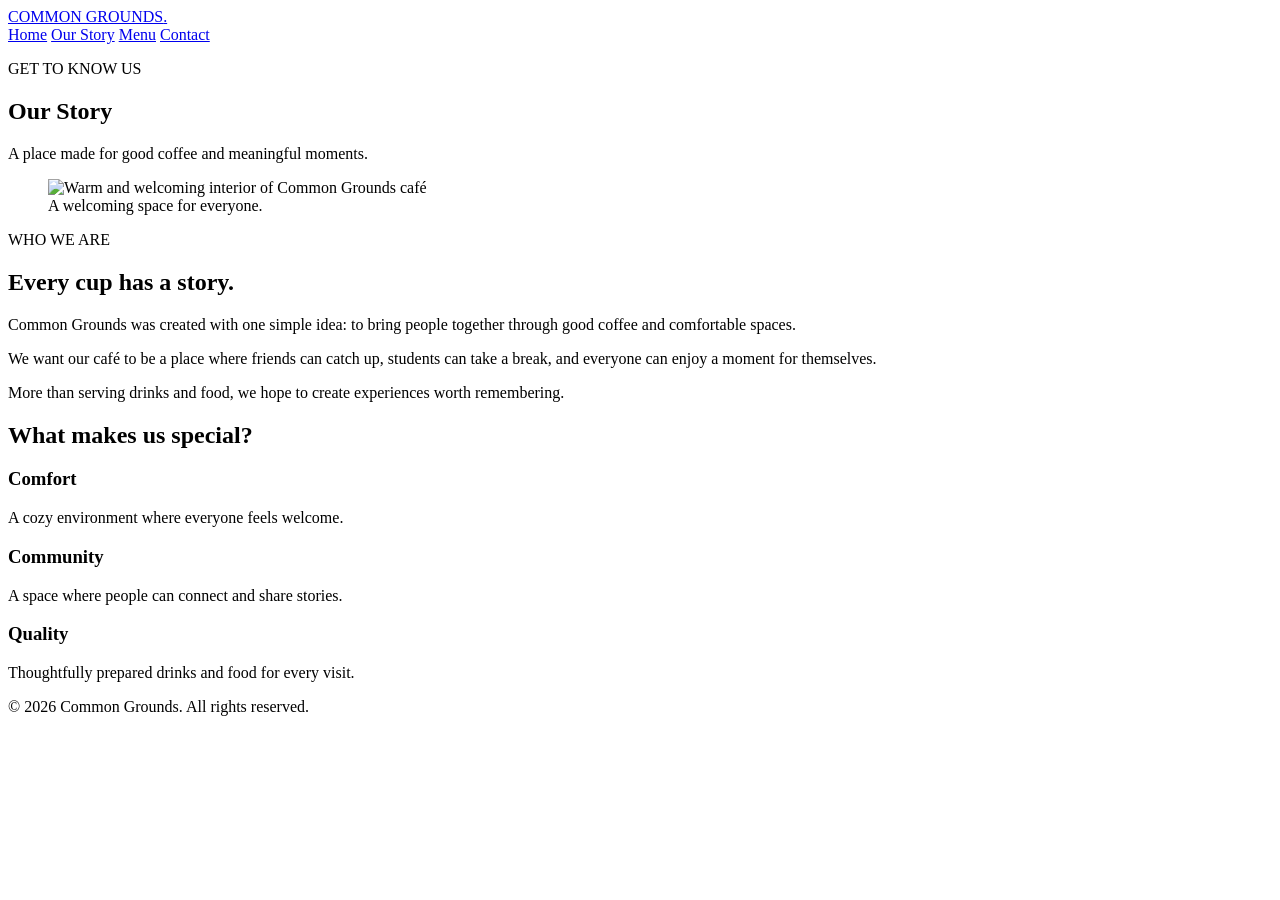
==== about.html @ 897112a4 "Add files via upload" ====
<!DOCTYPE html>
<html lang="en">
<head>
    <meta charset="UTF-8">
    <meta name="viewport" content="width=device-width, initial-scale=1.0">
    <title>Our Story | Common Grounds</title>
    <link rel="stylesheet" href="css/style.css">
</head>
<body>

    <header>
        <a href="index.html" class="logo">COMMON GROUNDS<span>.</span></a>
        <nav>
            <a href="index.html">Home</a>
            <a href="about.html" aria-current="page">Our Story</a>
            <a href="menu.html">Menu</a>
            <a href="contact.html">Contact</a>
        </nav>
    </header>

    <main>
        <section class="page-banner">
            <p class="eyebrow">GET TO KNOW US</p>
            <h1>Our Story</h1>
            <p>A place made for good coffee and meaningful moments.</p>
        </section>

        <section class="about-layout">
            <figure>
                <img src="C:\Users\istroberei\Desktop\Group##_CampusCafe\images\interior-CRBMTxxi.jpg" alt="Warm and welcoming interior of Common Grounds café">
                <figcaption>A welcoming space for everyone.</figcaption>
            </figure>

            <div>
                <p class="eyebrow">WHO WE ARE</p>
                <h2>Every cup has a story.</h2>
                <p>
                    Common Grounds was created with one simple idea:
                    to bring people together through good coffee and
                    comfortable spaces.
                </p>
                <p>
                    We want our café to be a place where friends can
                    catch up, students can take a break, and everyone
                    can enjoy a moment for themselves.
                </p>
                <p>
                    More than serving drinks and food, we hope to
                    create experiences worth remembering.
                </p>
            </div>
        </section>

        <section class="values">
            <h2>What makes us special?</h2>

            <div class="card-grid">
                <article class="card">
                    <h3>Comfort</h3>
                    <p>A cozy environment where everyone feels welcome.</p>
                </article>

                <article class="card">
                    <h3>Community</h3>
                    <p>A space where people can connect and share stories.</p>
                </article>

                <article class="card">
                    <h3>Quality</h3>
                    <p>Thoughtfully prepared drinks and food for every visit.</p>
                </article>
            </div>
        </section>
    </main>

    <footer>
        <p>© 2026 Common Grounds. All rights reserved.</p>
    </footer>

</body>
</html>
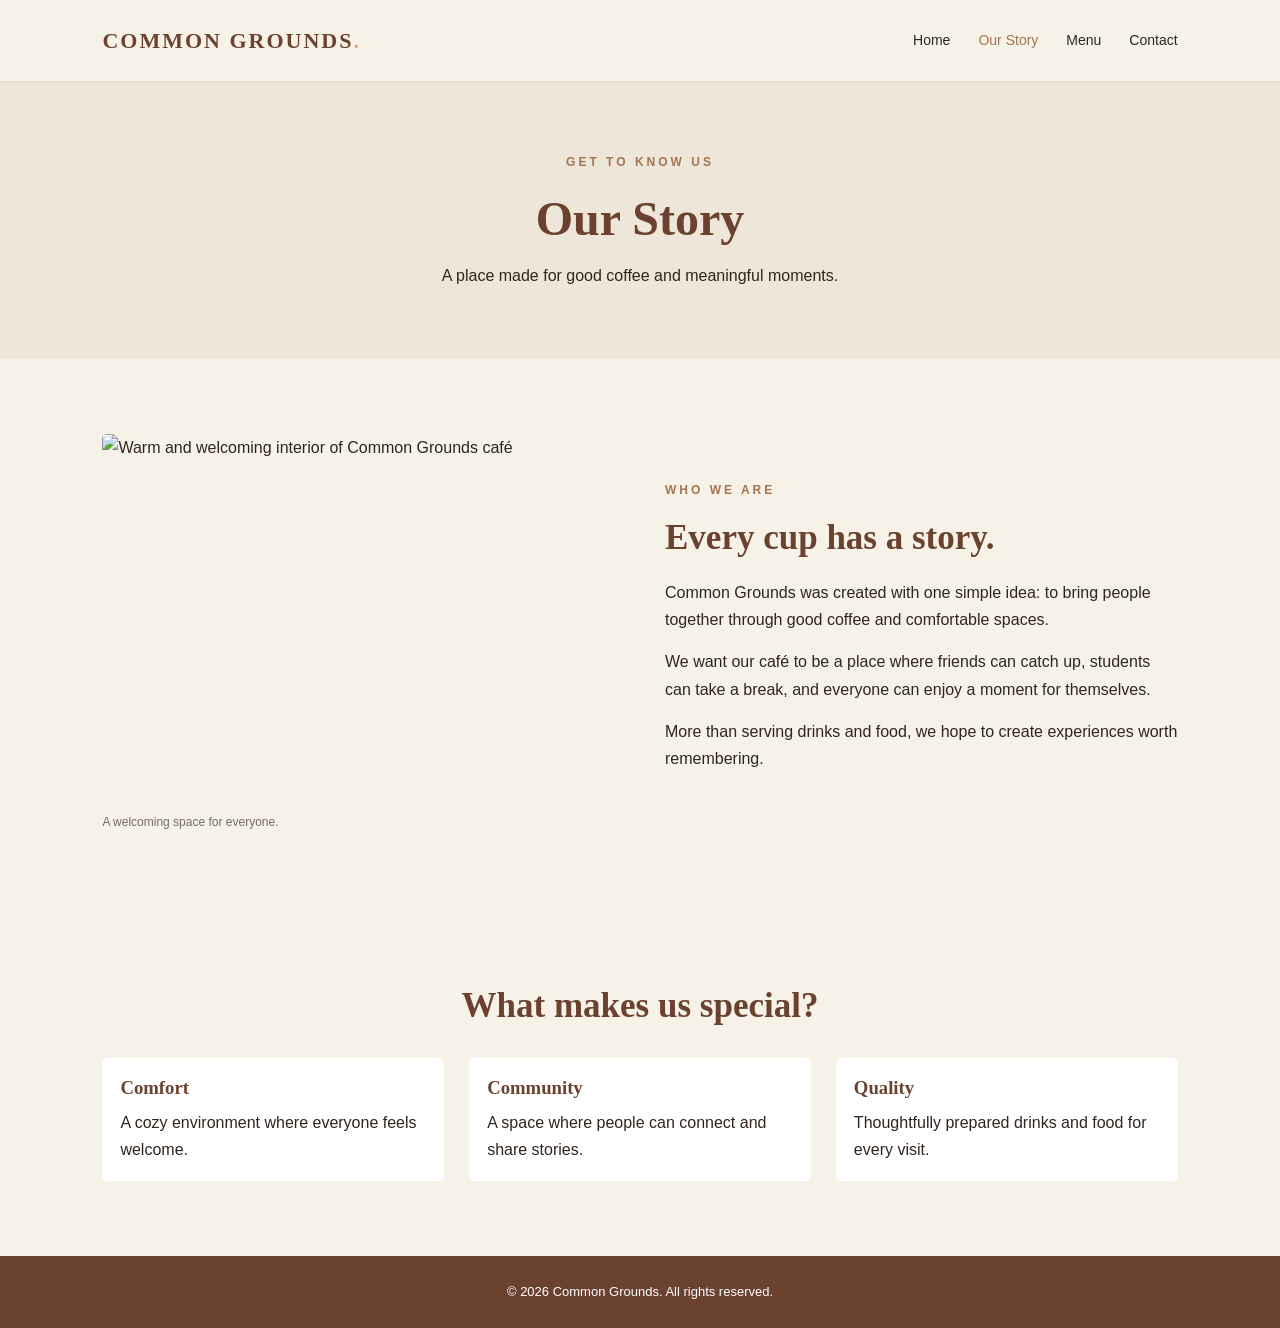
==== commit c8534f70: "Fix HTML formatting and structure in about.html" ====
--- a/about.html
+++ b/about.html
@@ -5,7 +5,7 @@
     <meta charset="UTF-8">
     <meta name="viewport" content="width=device-width, initial-scale=1.0">
     <title>Our Story | Common Grounds</title>
-    <link rel="stylesheet" href="css/style.css">
+    <link rel="stylesheet" href="style.css">
 </head>
 <body>
 
--- a/style.css
+++ b/style.css
@@ -0,0 +1,448 @@
+
+:root {
+    --cream: #F7F2E8;
+    --coffee: #6B422F;
+    --mocha: #A47551;
+    --sage: #A8B49A;
+    --latte: #D9A47E;
+    --dark: #30251F;
+    --white: #FFFFFF;
+}
+
+* {
+    margin: 0;
+    padding: 0;
+    box-sizing: border-box;
+}
+
+html {
+    scroll-behavior: smooth;
+}
+
+body {
+    background-color: var(--cream);
+    color: var(--dark);
+    font-family: Arial, sans-serif;
+    line-height: 1.7;
+}
+
+img {
+    width: 100%;
+    display: block;
+    border-radius: 5px;
+}
+
+a {
+    text-decoration: none;
+    color: inherit;
+}
+
+header {
+    display: flex;
+    justify-content: space-between;
+    align-items: center;
+    padding: 22px 8%;
+    background-color: var(--cream);
+    border-bottom: 1px solid #e5ded2;
+}
+
+.logo {
+    color: var(--coffee);
+    font-family: Georgia, serif;
+    font-size: 22px;
+    font-weight: bold;
+    letter-spacing: 2px;
+}
+
+.logo span {
+    color: var(--latte);
+}
+
+nav {
+    display: flex;
+    gap: 28px;
+}
+
+nav a {
+    font-size: 14px;
+    transition: color 0.3s;
+}
+
+nav a:hover,
+nav a[aria-current="page"] {
+    color: var(--mocha);
+}
+
+a:focus-visible,
+button:focus-visible {
+    outline: 3px solid var(--mocha);
+    outline-offset: 4px;
+}
+
+.hero {
+    display: flex;
+    align-items: center;
+    justify-content: space-between;
+    gap: 50px;
+    padding: 75px 8%;
+}
+
+.hero-text {
+    flex: 1;
+}
+
+.eyebrow {
+    color: var(--mocha);
+    font-size: 12px;
+    font-weight: bold;
+    letter-spacing: 3px;
+    margin-bottom: 15px;
+}
+
+h1,
+h2,
+h3 {
+    font-family: Georgia, serif;
+    line-height: 1.3;
+}
+
+.hero h1 {
+    color: var(--coffee);
+    font-size: 55px;
+    margin-bottom: 20px;
+}
+
+.hero-text > p:not(.eyebrow) {
+    max-width: 480px;
+    margin-bottom: 30px;
+}
+
+.hero-image {
+    flex: 1;
+}
+
+.hero-image img {
+    height: 390px;
+    object-fit: cover;
+}
+
+figcaption {
+    color: #776b60;
+    font-size: 12px;
+    margin-top: 8px;
+}
+
+.btn {
+    display: inline-block;
+    background-color: var(--coffee);
+    color: var(--white);
+    padding: 12px 25px;
+    border: none;
+    border-radius: 3px;
+    cursor: pointer;
+    font-size: 14px;
+    transition: background-color 0.3s;
+}
+
+.btn:hover {
+    background-color: var(--mocha);
+}
+
+.welcome {
+    text-align: center;
+    padding: 70px 15%;
+    background-color: #eee6d8;
+}
+
+.welcome h2 {
+    color: var(--coffee);
+    font-size: 35px;
+    margin-bottom: 18px;
+}
+
+.welcome > p:last-child {
+    max-width: 700px;
+    margin: auto;
+}
+
+.featured,
+.values {
+    padding: 75px 8%;
+    text-align: center;
+}
+
+.featured h2,
+.values h2,
+.audio-section h2 {
+    color: var(--coffee);
+    font-size: 35px;
+    margin-bottom: 30px;
+}
+
+.card-grid {
+    display: grid;
+    grid-template-columns: repeat(3, 1fr);
+    gap: 25px;
+}
+
+.card {
+    background-color: var(--white);
+    padding: 18px;
+    text-align: left;
+    border-radius: 5px;
+}
+
+.card img {
+    height: 210px;
+    object-fit: cover;
+    margin-bottom: 18px;
+}
+
+.card h3 {
+    color: var(--coffee);
+    margin-bottom: 8px;
+}
+
+.audio-section {
+    background-color: #eee6d8;
+    text-align: center;
+    padding: 55px 8%;
+}
+
+audio {
+    width: 100%;
+    max-width: 400px;
+}
+
+/* PAGE BANNER */
+.page-banner {
+    background-color: #eee6d8;
+    text-align: center;
+    padding: 70px 10%;
+}
+
+.page-banner h1 {
+    color: var(--coffee);
+    font-size: 48px;
+    margin-bottom: 12px;
+}
+
+.about-layout {
+    display: flex;
+    align-items: center;
+    gap: 50px;
+    padding: 75px 8%;
+}
+
+.about-layout figure,
+.about-layout > div {
+    flex: 1;
+}
+
+.about-layout img {
+    height: 370px;
+    object-fit: cover;
+}
+
+.about-layout h2 {
+    color: var(--coffee);
+    font-size: 35px;
+    margin-bottom: 18px;
+}
+
+.about-layout p {
+    margin-bottom: 15px;
+}
+
+.menu-section {
+    padding: 55px 10%;
+}
+
+.menu-section h2 {
+    color: var(--coffee);
+    font-size: 30px;
+    margin-bottom: 25px;
+}
+
+.menu-grid {
+    display: grid;
+    grid-template-columns: repeat(2, 1fr);
+    gap: 18px;
+}
+
+.menu-item {
+    display: flex;
+    justify-content: space-between;
+    align-items: center;
+    gap: 15px;
+    background-color: var(--white);
+    padding: 20px;
+    border-radius: 5px;
+}
+
+.menu-item h3 {
+    color: var(--coffee);
+}
+
+.menu-item span {
+    color: var(--mocha);
+    font-weight: bold;
+}
+
+.menu-note {
+    text-align: center;
+    padding: 15px;
+    font-size: 13px;
+}
+
+.contact-layout {
+    display: flex;
+    gap: 60px;
+    padding: 65px 10%;
+}
+
+.contact-info,
+.contact-form {
+    flex: 1;
+}
+
+.contact-info h2 {
+    color: var(--coffee);
+    font-size: 35px;
+    margin-bottom: 15px;
+}
+
+.contact-info p {
+    margin-bottom: 15px;
+}
+
+.contact-form {
+    display: flex;
+    flex-direction: column;
+    background-color: var(--white);
+    padding: 30px;
+    border-radius: 5px;
+}
+
+.contact-form label {
+    font-weight: bold;
+    margin: 12px 0 6px;
+}
+
+.contact-form input,
+.contact-form select,
+.contact-form textarea {
+    width: 100%;
+    padding: 12px;
+    border: 1px solid #d5cbbd;
+    border-radius: 3px;
+    font-family: Arial, sans-serif;
+    font-size: 14px;
+}
+
+.contact-form input:focus,
+.contact-form select:focus,
+.contact-form textarea:focus {
+    outline: 2px solid var(--sage);
+    border-color: var(--sage);
+}
+
+.contact-form textarea {
+    resize: vertical;
+}
+
+.contact-form button {
+    margin-top: 20px;
+}
+
+footer {
+    background-color: var(--coffee);
+    color: var(--white);
+    text-align: center;
+    padding: 25px;
+    font-size: 13px;
+}
+
+@media screen and (max-width: 900px) {
+    .hero {
+        gap: 30px;
+    }
+
+    .hero h1 {
+        font-size: 42px;
+    }
+
+    .card-grid {
+        grid-template-columns: repeat(2, 1fr);
+    }
+
+    .contact-layout {
+        gap: 30px;
+    }
+}
+
+@media screen and (max-width: 600px) {
+    header {
+        flex-direction: column;
+        gap: 15px;
+        padding: 20px 5%;
+    }
+
+    nav {
+        justify-content: center;
+        flex-wrap: wrap;
+        gap: 15px;
+    }
+
+    .hero,
+    .about-layout,
+    .contact-layout {
+        flex-direction: column;
+        padding: 45px 6%;
+    }
+
+    .hero h1 {
+        font-size: 38px;
+    }
+
+    .hero-image img {
+        height: 280px;
+    }
+
+    .welcome {
+        padding: 50px 7%;
+    }
+
+    .welcome h2,
+    .featured h2,
+    .values h2 {
+        font-size: 28px;
+    }
+
+    .card-grid,
+    .menu-grid {
+        grid-template-columns: 1fr;
+    }
+
+    .featured,
+    .values,
+    .menu-section {
+        padding: 45px 6%;
+    }
+
+    .page-banner {
+        padding: 50px 6%;
+    }
+
+    .page-banner h1 {
+        font-size: 38px;
+    }
+
+    .about-layout img {
+        height: 280px;
+    }
+
+    .contact-form {
+        padding: 20px;
+    }
+}
